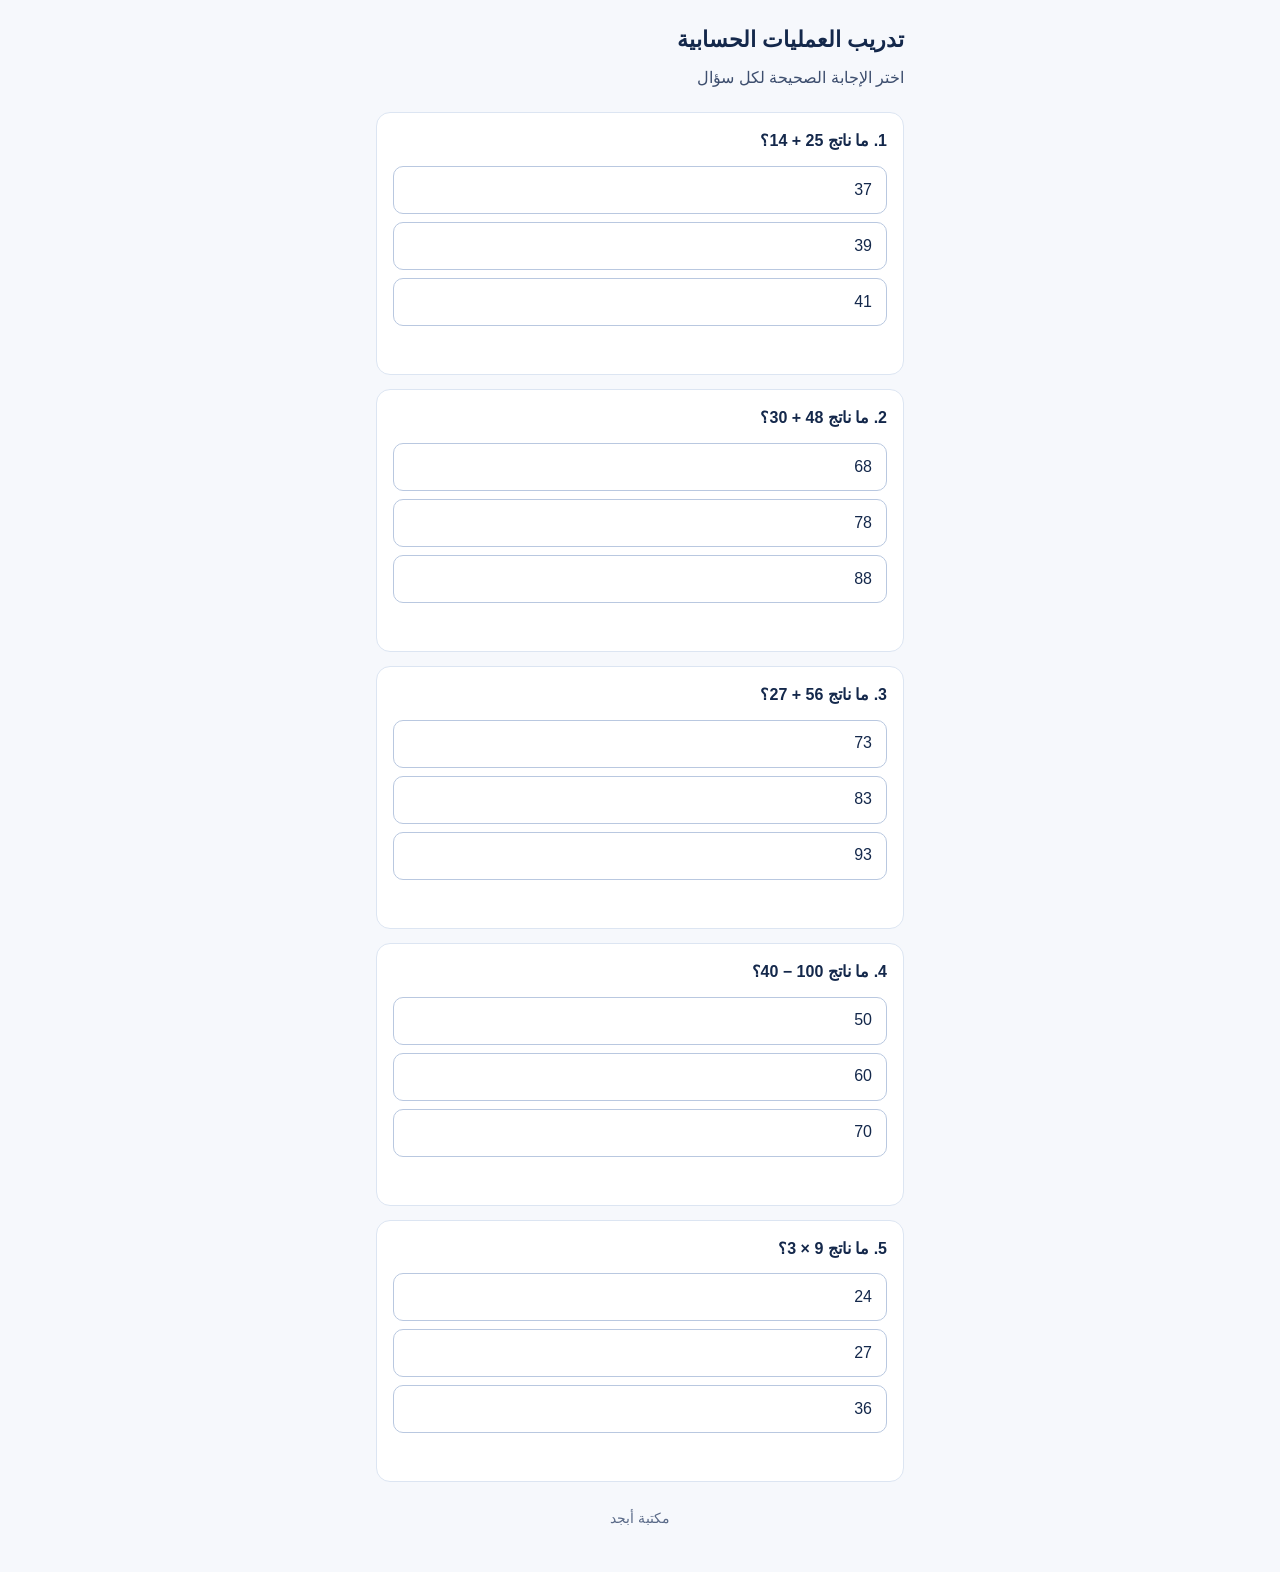
==== exercises/p3-math-ops.html @ da4f6a5f "Add files via upload" ====
<!doctype html>
<html lang="ar" dir="rtl">
<head>
<meta charset="utf-8">
<meta name="viewport" content="width=device-width, initial-scale=1">
<title>تدريب العمليات الحسابية</title>
<style>
  :root { --ink:#14284B; --paper:#F6F8FC; --rule:#DCE5F2; --marker:#FFD54A; --ok:#1E7A55; --bad:#B3342F; }
  * { box-sizing: border-box; }
  body { margin:0; font-family:"IBM Plex Sans Arabic","Segoe UI",Tahoma,sans-serif; background:var(--paper); color:var(--ink); line-height:1.8; }
  main { max-width:560px; margin:0 auto; padding:20px 16px 40px; }
  h1 { font-size:22px; margin:0 0 4px; }
  .sub { color:#3D4E6E; margin:0 0 20px; }
  .q { background:#fff; border:1px solid var(--rule); border-radius:14px; padding:14px 16px; margin-bottom:14px; }
  .q p { margin:0 0 10px; font-weight:600; }
  .opts { display:grid; gap:8px; }
  .opts button { font:inherit; text-align:right; min-height:48px; padding:8px 14px; border:1.5px solid #B9C8E0; border-radius:10px; background:#fff; color:var(--ink); cursor:pointer; }
  .opts button:focus-visible { outline:3px solid var(--ink); outline-offset:2px; }
  .opts button.right { background:#E4F4EC; border-color:var(--ok); }
  .opts button.wrong { background:#FBE6E5; border-color:var(--bad); }
  .opts button:disabled { cursor:default; }
  .fb { min-height:1.6em; margin:8px 0 0; font-size:15px; }
  .result { background:var(--ink); color:#fff; border-radius:14px; padding:18px; text-align:center; display:none; }
  .result strong { background:linear-gradient(var(--marker),var(--marker)) no-repeat 100% 85% / 100% 50%; color:var(--ink); padding:0 6px; }
  .result button { margin-top:12px; font:inherit; min-height:48px; padding:0 22px; border:0; border-radius:10px; background:var(--marker); color:var(--ink); font-weight:700; cursor:pointer; }
  footer { text-align:center; color:#5A6A88; font-size:14px; margin-top:24px; }
</style>
</head>
<body>
<main>
  <h1>تدريب العمليات الحسابية</h1>
  <p class="sub">اختر الإجابة الصحيحة لكل سؤال</p>
  <div id="quiz"></div>
  <div class="result" id="result" role="status" aria-live="polite">
    <div>نتيجتك: <strong id="score"></strong></div>
    <button id="again" type="button">حاول مرة أخرى</button>
  </div>
  <footer>مكتبة أبجد</footer>
</main>
<script>
const QUESTIONS = [{"q": "ما ناتج 25 + 14؟", "o": ["37", "39", "41"], "a": 1}, {"q": "ما ناتج 48 + 30؟", "o": ["68", "78", "88"], "a": 1}, {"q": "ما ناتج 56 + 27؟", "o": ["73", "83", "93"], "a": 1}, {"q": "ما ناتج 100 − 40؟", "o": ["50", "60", "70"], "a": 1}, {"q": "ما ناتج 9 × 3؟", "o": ["24", "27", "36"], "a": 1}];
const quiz = document.getElementById('quiz');
const result = document.getElementById('result');
let answered = 0, correct = 0;

function build() {
  quiz.innerHTML = ''; answered = 0; correct = 0; result.style.display = 'none';
  QUESTIONS.forEach((q, qi) => {
    const box = document.createElement('div'); box.className = 'q';
    const p = document.createElement('p'); p.textContent = (qi + 1) + '. ' + q.q; box.appendChild(p);
    const opts = document.createElement('div'); opts.className = 'opts';
    const fb = document.createElement('p'); fb.className = 'fb'; fb.setAttribute('aria-live', 'polite');
    q.o.forEach((text, oi) => {
      const b = document.createElement('button'); b.type = 'button'; b.textContent = text;
      b.addEventListener('click', () => {
        opts.querySelectorAll('button').forEach(x => x.disabled = true);
        if (oi === q.a) { b.classList.add('right'); fb.textContent = 'إجابة صحيحة'; correct++; }
        else { b.classList.add('wrong'); opts.children[q.a].classList.add('right'); fb.textContent = 'الإجابة الصحيحة: ' + q.o[q.a]; }
        answered++;
        if (answered === QUESTIONS.length) {
          document.getElementById('score').textContent = correct + ' من ' + QUESTIONS.length;
          result.style.display = 'block';
          result.scrollIntoView({ behavior: 'smooth', block: 'center' });
        }
      });
      opts.appendChild(b);
    });
    box.appendChild(opts); box.appendChild(fb); quiz.appendChild(box);
  });
}
document.getElementById('again').addEventListener('click', () => { build(); window.scrollTo({ top: 0, behavior: 'smooth' }); });
build();
</script>
</body>
</html>
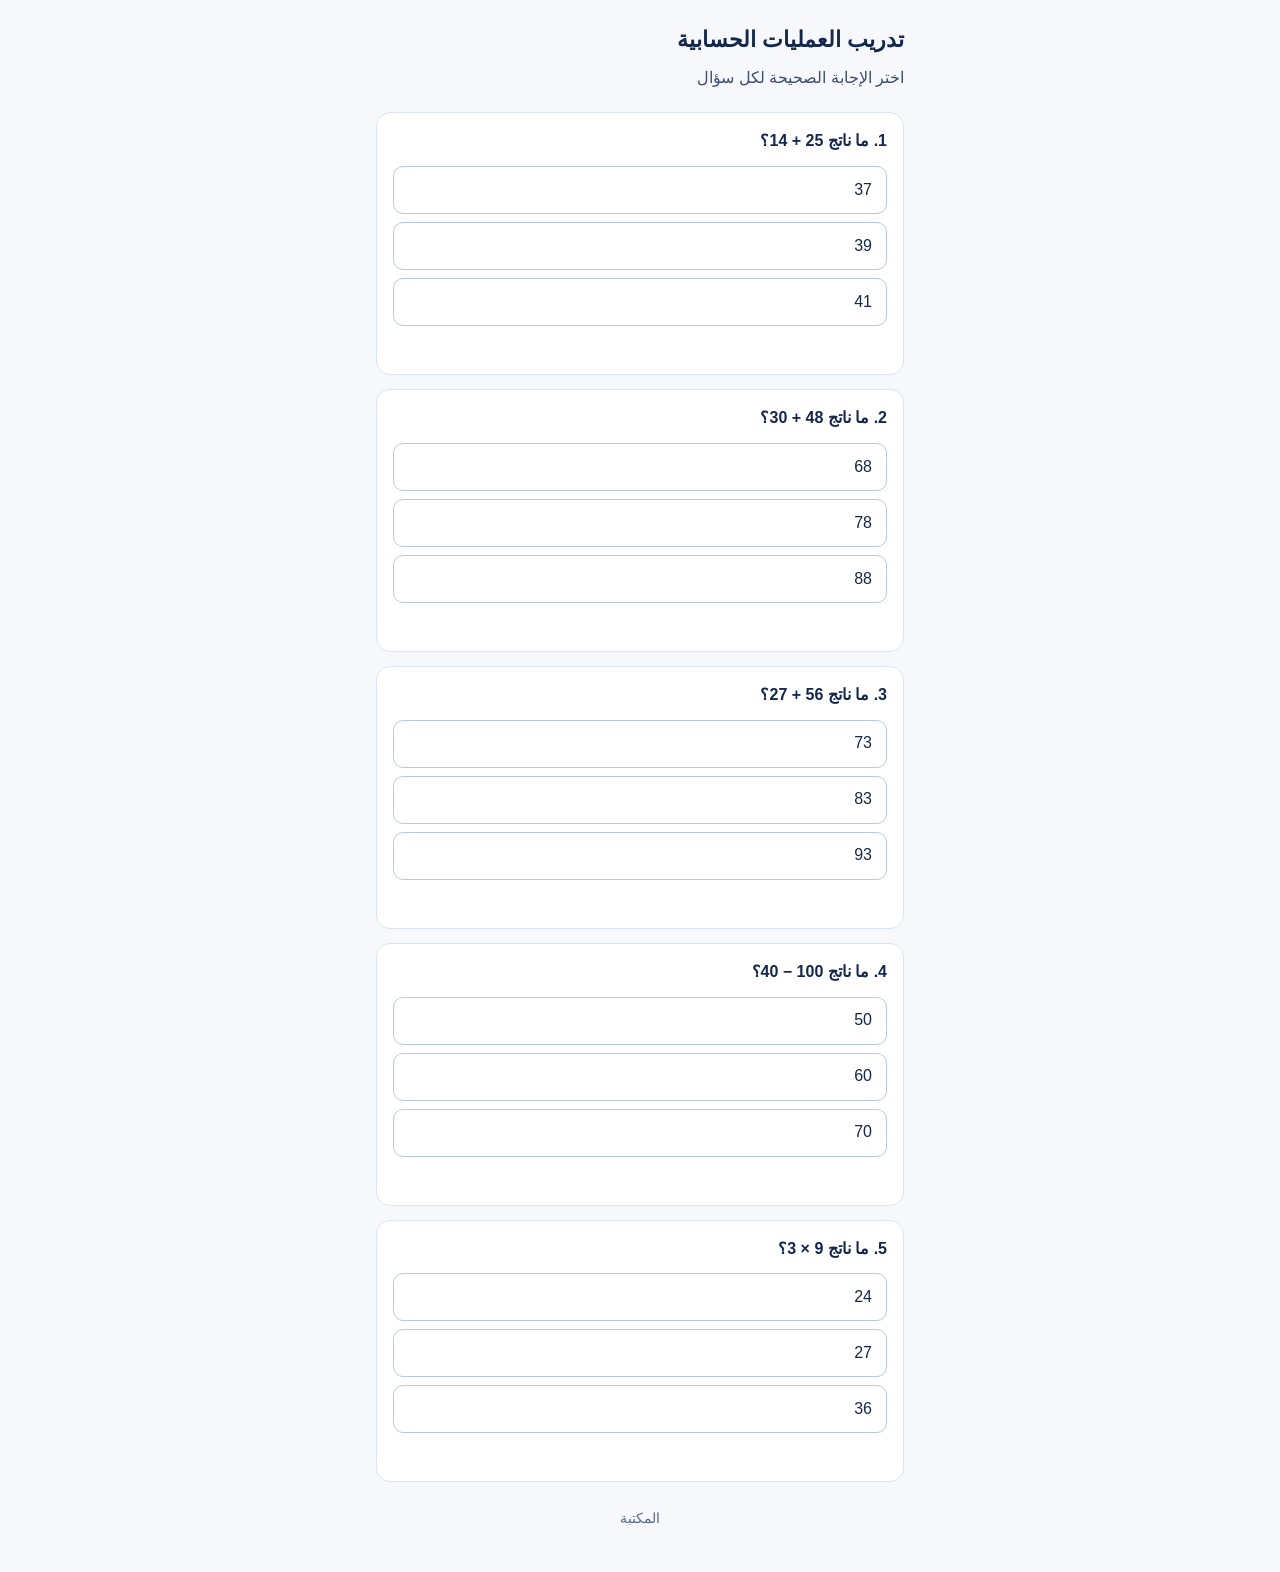
==== commit 32bddc09: "Add files via upload" ====
--- a/exercises/p3-math-ops.html
+++ b/exercises/p3-math-ops.html
@@ -35,7 +35,7 @@
     <div>نتيجتك: <strong id="score"></strong></div>
     <button id="again" type="button">حاول مرة أخرى</button>
   </div>
-  <footer>مكتبة أبجد</footer>
+  <footer>المكتبة</footer>
 </main>
 <script>
 const QUESTIONS = [{"q": "ما ناتج 25 + 14؟", "o": ["37", "39", "41"], "a": 1}, {"q": "ما ناتج 48 + 30؟", "o": ["68", "78", "88"], "a": 1}, {"q": "ما ناتج 56 + 27؟", "o": ["73", "83", "93"], "a": 1}, {"q": "ما ناتج 100 − 40؟", "o": ["50", "60", "70"], "a": 1}, {"q": "ما ناتج 9 × 3؟", "o": ["24", "27", "36"], "a": 1}];
